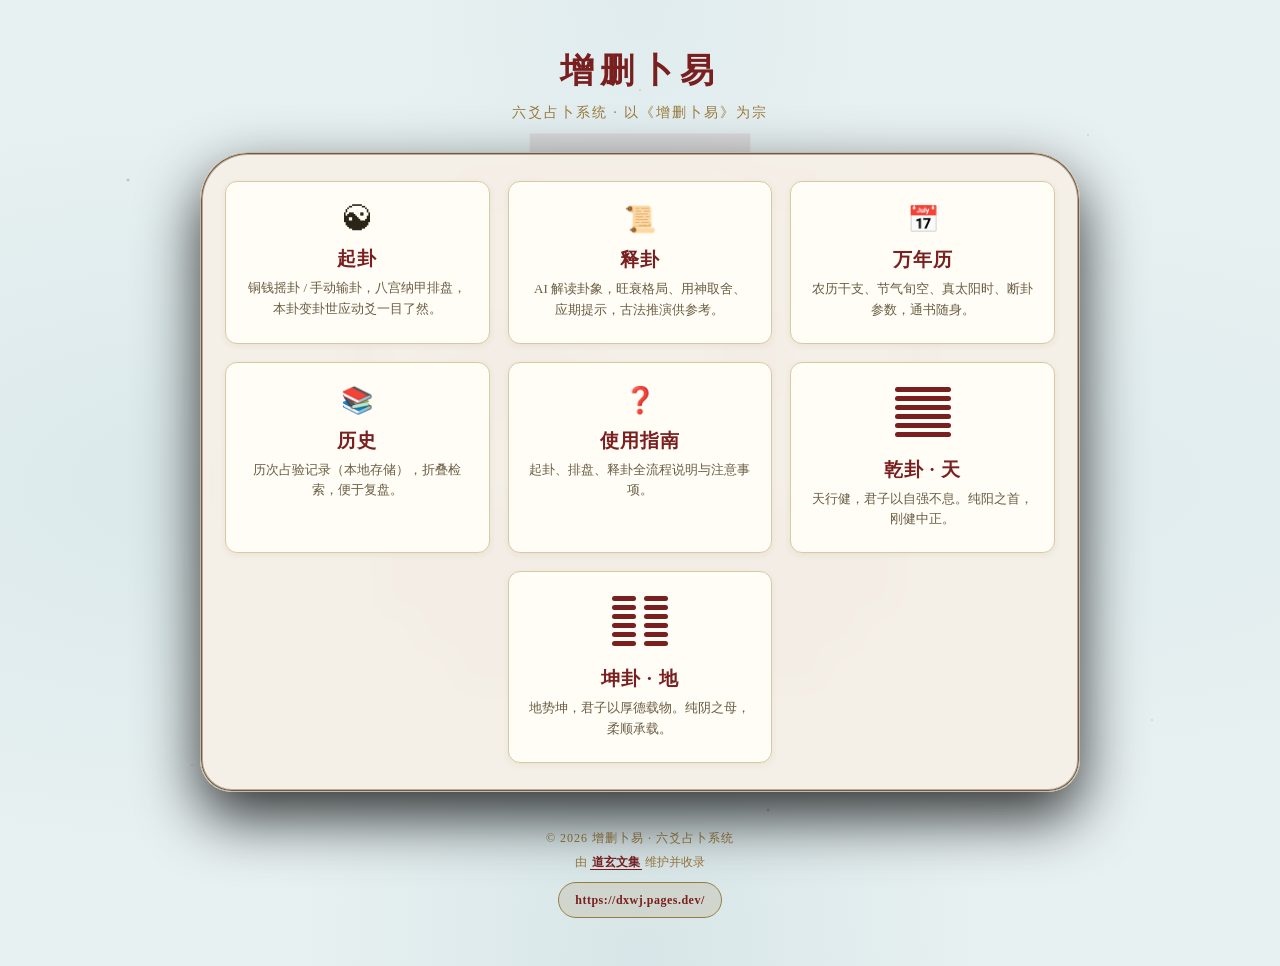
==== index.html @ cdd329b1 "fix/style: 入口页太极星点改可见配色+闪烁；footer改版权维护突出文集；补乾坤卡片对称布局" ====
<!DOCTYPE html>
<html lang="zh-CN">
<head>
<meta charset="UTF-8">
<meta name="viewport" content="width=device-width, initial-scale=1.0">
<title>增删卜易 · 六爻占卜系统</title>
<style>
  :root{
    --ink:#2c2417; --gold:#9a7b3f; --paper:#FFFEFC; --line:#d9c9a3;
    --card:#fffdf6; --accent:#7a1f1f;
    /* 道玄文集主站青瓷色系 */
    --jade:#eef3f2; --jade-line:#D1D9D9; --jade-ink:#5A4A3F;
  }
  *{box-sizing:border-box;margin:0;padding:0}
  body{
    font-family:"Songti SC","SimSun",serif;
    /* 与内容页（yangshi.css）一致的青瓷渐变背景 */
    background:#e8f1f2;
    background-image:
      radial-gradient(ellipse at 20% 50%, rgba(205, 224, 228, 0.5) 0%, transparent 60%),
      radial-gradient(ellipse at 80% 50%, rgba(212, 228, 232, 0.4) 0%, transparent 50%),
      radial-gradient(ellipse at 50% 100%, rgba(195, 216, 220, 0.45) 0%, transparent 40%),
      radial-gradient(ellipse at 50% 0%, rgba(210, 226, 230, 0.35) 0%, transparent 30%);
    color:var(--jade-ink);
    min-height:100vh; display:flex; flex-direction:column; align-items:center;
    padding:48px 20px; position:relative; overflow-x:hidden;
  }
  /* 太极阴阳鱼背景装饰（朱红淡影，旋转可见，不再近乎透明） */
  body::before{
    content:'☯';
    position:fixed; font-size:420px; color:rgba(122, 31, 31, 0.09);
    top:50%; left:50%; transform:translate(-50%,-50%) scale(1.4);
    pointer-events:none; z-index:0; animation:taijiSpin 60s linear infinite;
  }
  @keyframes taijiSpin{
    0%{transform:translate(-50%,-50%) scale(1.4) rotate(0deg);}
    100%{transform:translate(-50%,-50%) scale(1.4) rotate(360deg);}
  }
  /* 星点闪烁（金色可见，轻微明灭） */
  body::after{
    content:''; position:fixed; top:0; left:0; right:0; bottom:0; z-index:0;
    background-image:
      radial-gradient(2px 2px at 10% 20%, rgba(154,123,63,0.55), transparent),
      radial-gradient(2px 2px at 30% 60%, rgba(154,123,63,0.45), transparent),
      radial-gradient(1px 1px at 50% 10%, rgba(154,123,63,0.65), transparent),
      radial-gradient(2px 2px at 70% 40%, rgba(154,123,63,0.5), transparent),
      radial-gradient(1px 1px at 90% 80%, rgba(154,123,63,0.6), transparent),
      radial-gradient(1px 1px at 15% 85%, rgba(154,123,63,0.4), transparent),
      radial-gradient(2px 2px at 60% 90%, rgba(154,123,63,0.5), transparent),
      radial-gradient(1px 1px at 85% 15%, rgba(154,123,63,0.55), transparent);
    pointer-events:none; animation:starTwinkle 4s ease-in-out infinite;
  }
  @keyframes starTwinkle{
    0%,100%{opacity:.45}
    50%{opacity:1}
  }
  /* 居中内容列，呼应内容页 .container 布局并浮于背景装饰之上 */
  .page{
    width:100%; max-width:880px;
    display:flex; flex-direction:column; align-items:stretch;
    position:relative; z-index:1;
  }
  .masthead{text-align:center; margin-bottom:30px}
  .masthead h1{font-size:34px; letter-spacing:6px; color:var(--accent)}
  .masthead p{margin-top:10px; color:var(--gold); font-size:14px; letter-spacing:2px}
  /* 卡片容器：与内容页 .container 一致的米色半透明圆角面板 + 双描边 + 深投影 */
  .entry-panel{
    background:rgba(246, 239, 230, 0.92);
    backdrop-filter:blur(12px);
    border:1px solid #c9b9a5;
    border-radius:48px 48px 32px 32px;
    padding:28px 24px;
    box-shadow:0 25px 60px rgba(0,0,0,0.8), 0 0 0 1px #6b5a48 inset, 0 0 0 2px #bcab97 inset;
  }
  /* 桌面端三列对称网格；末位孤卡居中，保证视觉平衡 */
  .grid{
    display:grid; grid-template-columns:repeat(3,1fr);
    gap:18px; width:100%;
  }
  @media (max-width:680px){ .grid{grid-template-columns:repeat(2,1fr)} }
  @media (max-width:460px){ .grid{grid-template-columns:1fr} }
  @media (min-width:681px){ .grid .card:last-child{ grid-column:2; } }

  .card{
    background:var(--card); border:1px solid var(--line); border-radius:12px;
    padding:22px 20px; text-decoration:none; color:var(--ink);
    transition:transform .15s ease, box-shadow .15s ease;
    box-shadow:0 2px 6px rgba(120,90,30,.08);
    display:flex; flex-direction:column; align-items:center; text-align:center;
  }
  .card:hover{transform:translateY(-3px); box-shadow:0 8px 20px rgba(120,90,30,.16)}
  .card .ico{font-size:26px}
  .card h2{font-size:19px; margin:12px 0 6px; color:var(--accent); letter-spacing:1px}
  .card p{font-size:13px; color:#6b5d44; line-height:1.6}

  /* 乾坤卦象（六爻线绘制） */
  .guaxiang{display:flex; flex-direction:column; gap:4px; width:56px; margin:2px auto 8px}
  .guaxiang .y{display:block; height:5px; width:100%; border-radius:3px; background:var(--accent)}
  .guaxiang .y.yin{background:transparent; position:relative}
  .guaxiang .y.yin::before,
  .guaxiang .y.yin::after{content:''; position:absolute; top:0; height:5px; width:42%; border-radius:3px; background:var(--accent)}
  .guaxiang .y.yin::before{left:0}
  .guaxiang .y.yin::after{right:0}

  /* 页脚：版权 + 道玄文集维护（突出显示） */
  .foot{margin-top:34px; text-align:center; font-size:12px; color:var(--gold); line-height:2}
  .foot .copyright{letter-spacing:1px}
  .foot .maintain a.hl{color:var(--accent); font-weight:700; text-decoration:none; border-bottom:1px solid var(--accent); padding:0 2px}
  .foot .maintain a.hl.url{
    display:inline-block; margin-top:8px;
    background:rgba(154,123,63,0.16); border:1px solid var(--gold);
    border-radius:20px; padding:5px 16px; color:var(--accent);
    font-weight:700; letter-spacing:.5px;
  }
  .foot .maintain a.hl.url:hover{background:rgba(154,123,63,0.28)}
</style>
</head>
<body>
  <div class="page">
    <div class="masthead">
      <h1>增删卜易</h1>
      <p>六爻占卜系统 · 以《增删卜易》为宗</p>
    </div>

    <div class="entry-panel">
      <div class="grid">
        <a class="card" href="jiegou.html">
          <div class="ico">☯</div>
          <h2>起卦</h2>
          <p>铜钱摇卦 / 手动输卦，八宫纳甲排盘，本卦变卦世应动爻一目了然。</p>
        </a>
        <a class="card" href="jiegua.html">
          <div class="ico">📜</div>
          <h2>释卦</h2>
          <p>AI 解读卦象，旺衰格局、用神取舍、应期提示，古法推演供参考。</p>
        </a>
        <a class="card" href="wnl.html">
          <div class="ico">📅</div>
          <h2>万年历</h2>
          <p>农历干支、节气旬空、真太阳时、断卦参数，通书随身。</p>
        </a>
        <a class="card" href="history.html">
          <div class="ico">📚</div>
          <h2>历史</h2>
          <p>历次占验记录（本地存储），折叠检索，便于复盘。</p>
        </a>
        <a class="card" href="help.html">
          <div class="ico">❓</div>
          <h2>使用指南</h2>
          <p>起卦、排盘、释卦全流程说明与注意事项。</p>
        </a>
        <a class="card" href="jiegou.html">
          <div class="guaxiang">
            <i class="y"></i><i class="y"></i><i class="y"></i><i class="y"></i><i class="y"></i><i class="y"></i>
          </div>
          <h2>乾卦 · 天</h2>
          <p>天行健，君子以自强不息。纯阳之首，刚健中正。</p>
        </a>
        <a class="card" href="jiegou.html">
          <div class="guaxiang">
            <i class="y yin"></i><i class="y yin"></i><i class="y yin"></i><i class="y yin"></i><i class="y yin"></i><i class="y yin"></i>
          </div>
          <h2>坤卦 · 地</h2>
          <p>地势坤，君子以厚德载物。纯阴之母，柔顺承载。</p>
        </a>
      </div>
    </div>

    <div class="foot">
      <div class="copyright">© 2026 增删卜易 · 六爻占卜系统</div>
      <div class="maintain">
        由 <a class="hl" href="https://dxwj.pages.dev/" target="_blank" rel="noopener">道玄文集</a> 维护并收录
        <br>
        <a class="hl url" href="https://dxwj.pages.dev/" target="_blank" rel="noopener">https://dxwj.pages.dev/</a>
      </div>
    </div>
  </div>
</body>
</html>
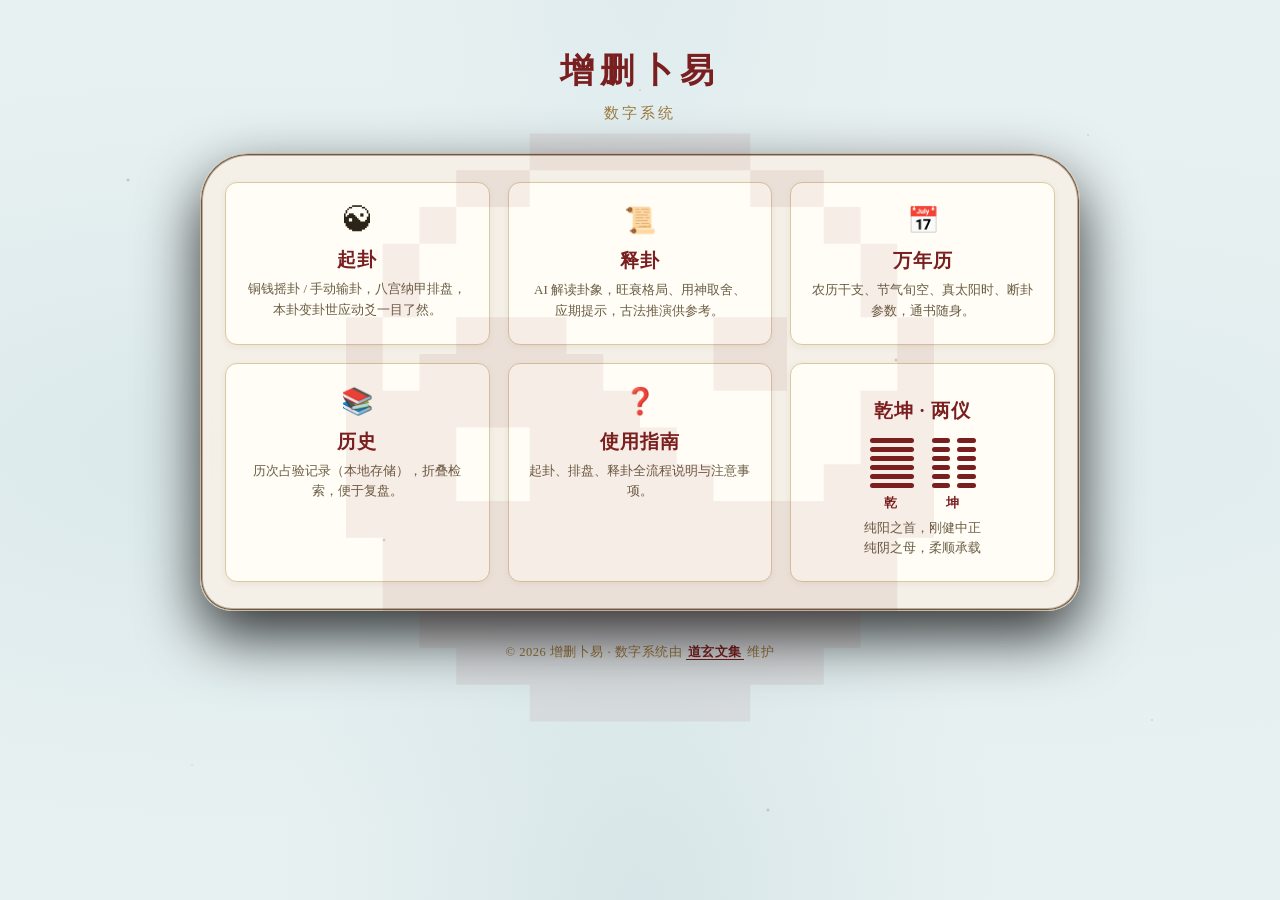
==== commit ff227aa9: "fix: 装饰移至卡片上层透明不挡点击；副标题改数字系统；乾坤并卡；落款改版权内链" ====
--- a/index.html
+++ b/index.html
@@ -3,7 +3,7 @@
 <head>
 <meta charset="UTF-8">
 <meta name="viewport" content="width=device-width, initial-scale=1.0">
-<title>增删卜易 · 六爻占卜系统</title>
+<title>增删卜易 · 数字系统</title>
 <style>
   :root{
     --ink:#2c2417; --gold:#9a7b3f; --paper:#FFFEFC; --line:#d9c9a3;
@@ -25,20 +25,20 @@
     min-height:100vh; display:flex; flex-direction:column; align-items:center;
     padding:48px 20px; position:relative; overflow-x:hidden;
   }
-  /* 太极阴阳鱼背景装饰（朱红淡影，旋转可见，不再近乎透明） */
+  /* 太极阴阳鱼：置于卡片上层、透明淡显、不拦截点击 */
   body::before{
     content:'☯';
-    position:fixed; font-size:420px; color:rgba(122, 31, 31, 0.09);
+    position:fixed; font-size:420px; color:rgba(122, 31, 31, 0.07);
     top:50%; left:50%; transform:translate(-50%,-50%) scale(1.4);
-    pointer-events:none; z-index:0; animation:taijiSpin 60s linear infinite;
+    pointer-events:none; z-index:3; animation:taijiSpin 60s linear infinite;
   }
   @keyframes taijiSpin{
     0%{transform:translate(-50%,-50%) scale(1.4) rotate(0deg);}
     100%{transform:translate(-50%,-50%) scale(1.4) rotate(360deg);}
   }
-  /* 星点闪烁（金色可见，轻微明灭） */
+  /* 星点：置于卡片上层、金色可见、轻微明灭、不拦截点击 */
   body::after{
-    content:''; position:fixed; top:0; left:0; right:0; bottom:0; z-index:0;
+    content:''; position:fixed; top:0; left:0; right:0; bottom:0; z-index:3;
     background-image:
       radial-gradient(2px 2px at 10% 20%, rgba(154,123,63,0.55), transparent),
       radial-gradient(2px 2px at 30% 60%, rgba(154,123,63,0.45), transparent),
@@ -54,7 +54,7 @@
     0%,100%{opacity:.45}
     50%{opacity:1}
   }
-  /* 居中内容列，呼应内容页 .container 布局并浮于背景装饰之上 */
+  /* 居中内容列，浮于背景装饰之下（装饰 z-index:3 位于其上） */
   .page{
     width:100%; max-width:880px;
     display:flex; flex-direction:column; align-items:stretch;
@@ -62,7 +62,7 @@
   }
   .masthead{text-align:center; margin-bottom:30px}
   .masthead h1{font-size:34px; letter-spacing:6px; color:var(--accent)}
-  .masthead p{margin-top:10px; color:var(--gold); font-size:14px; letter-spacing:2px}
+  .masthead p{margin-top:10px; color:var(--gold); font-size:15px; letter-spacing:3px}
   /* 卡片容器：与内容页 .container 一致的米色半透明圆角面板 + 双描边 + 深投影 */
   .entry-panel{
     background:rgba(246, 239, 230, 0.92);
@@ -72,14 +72,13 @@
     padding:28px 24px;
     box-shadow:0 25px 60px rgba(0,0,0,0.8), 0 0 0 1px #6b5a48 inset, 0 0 0 2px #bcab97 inset;
   }
-  /* 桌面端三列对称网格；末位孤卡居中，保证视觉平衡 */
+  /* 桌面端三列对称网格（6 卡 = 3×2） */
   .grid{
     display:grid; grid-template-columns:repeat(3,1fr);
     gap:18px; width:100%;
   }
   @media (max-width:680px){ .grid{grid-template-columns:repeat(2,1fr)} }
   @media (max-width:460px){ .grid{grid-template-columns:1fr} }
-  @media (min-width:681px){ .grid .card:last-child{ grid-column:2; } }
 
   .card{
     background:var(--card); border:1px solid var(--line); border-radius:12px;
@@ -94,32 +93,29 @@
   .card p{font-size:13px; color:#6b5d44; line-height:1.6}
 
   /* 乾坤卦象（六爻线绘制） */
-  .guaxiang{display:flex; flex-direction:column; gap:4px; width:56px; margin:2px auto 8px}
+  .guaxiang{display:flex; flex-direction:column; gap:4px; width:44px}
   .guaxiang .y{display:block; height:5px; width:100%; border-radius:3px; background:var(--accent)}
   .guaxiang .y.yin{background:transparent; position:relative}
   .guaxiang .y.yin::before,
   .guaxiang .y.yin::after{content:''; position:absolute; top:0; height:5px; width:42%; border-radius:3px; background:var(--accent)}
   .guaxiang .y.yin::before{left:0}
   .guaxiang .y.yin::after{right:0}
+  /* 乾坤合并卡：两卦并排 */
+  .guaxiang-pair{display:flex; gap:18px; justify-content:center; margin:8px 0 6px}
+  .gx{display:flex; flex-direction:column; align-items:center; gap:6px}
+  .gx span{font-size:13px; color:var(--accent); font-weight:700; letter-spacing:3px}
 
-  /* 页脚：版权 + 道玄文集维护（突出显示） */
-  .foot{margin-top:34px; text-align:center; font-size:12px; color:var(--gold); line-height:2}
-  .foot .copyright{letter-spacing:1px}
-  .foot .maintain a.hl{color:var(--accent); font-weight:700; text-decoration:none; border-bottom:1px solid var(--accent); padding:0 2px}
-  .foot .maintain a.hl.url{
-    display:inline-block; margin-top:8px;
-    background:rgba(154,123,63,0.16); border:1px solid var(--gold);
-    border-radius:20px; padding:5px 16px; color:var(--accent);
-    font-weight:700; letter-spacing:.5px;
-  }
-  .foot .maintain a.hl.url:hover{background:rgba(154,123,63,0.28)}
+  /* 落款：单行版权 + 道玄文集内链 */
+  .foot{margin-top:30px; text-align:center; font-size:12.5px; color:var(--gold); letter-spacing:.5px; line-height:1.8}
+  .foot .hl{color:var(--accent); font-weight:700; text-decoration:none; border-bottom:1px solid var(--accent); padding:0 2px}
+  .foot .hl:hover{opacity:.8}
 </style>
 </head>
 <body>
   <div class="page">
     <div class="masthead">
       <h1>增删卜易</h1>
-      <p>六爻占卜系统 · 以《增删卜易》为宗</p>
+      <p>数字系统</p>
     </div>
 
     <div class="entry-panel">
@@ -150,29 +146,24 @@
           <p>起卦、排盘、释卦全流程说明与注意事项。</p>
         </a>
         <a class="card" href="jiegou.html">
-          <div class="guaxiang">
-            <i class="y"></i><i class="y"></i><i class="y"></i><i class="y"></i><i class="y"></i><i class="y"></i>
+          <h2>乾坤 · 两仪</h2>
+          <div class="guaxiang-pair">
+            <div class="gx">
+              <div class="guaxiang"><i class="y"></i><i class="y"></i><i class="y"></i><i class="y"></i><i class="y"></i><i class="y"></i></div>
+              <span>乾</span>
+            </div>
+            <div class="gx">
+              <div class="guaxiang"><i class="y yin"></i><i class="y yin"></i><i class="y yin"></i><i class="y yin"></i><i class="y yin"></i><i class="y yin"></i></div>
+              <span>坤</span>
+            </div>
           </div>
-          <h2>乾卦 · 天</h2>
-          <p>天行健，君子以自强不息。纯阳之首，刚健中正。</p>
-        </a>
-        <a class="card" href="jiegou.html">
-          <div class="guaxiang">
-            <i class="y yin"></i><i class="y yin"></i><i class="y yin"></i><i class="y yin"></i><i class="y yin"></i><i class="y yin"></i>
-          </div>
-          <h2>坤卦 · 地</h2>
-          <p>地势坤，君子以厚德载物。纯阴之母，柔顺承载。</p>
+          <p>纯阳之首，刚健中正<br>纯阴之母，柔顺承载</p>
         </a>
       </div>
     </div>
 
     <div class="foot">
-      <div class="copyright">© 2026 增删卜易 · 六爻占卜系统</div>
-      <div class="maintain">
-        由 <a class="hl" href="https://dxwj.pages.dev/" target="_blank" rel="noopener">道玄文集</a> 维护并收录
-        <br>
-        <a class="hl url" href="https://dxwj.pages.dev/" target="_blank" rel="noopener">https://dxwj.pages.dev/</a>
-      </div>
+      © 2026 增删卜易 · 数字系统由 <a class="hl" href="https://dxwj.pages.dev/" target="_blank" rel="noopener">道玄文集</a> 维护
     </div>
   </div>
 </body>
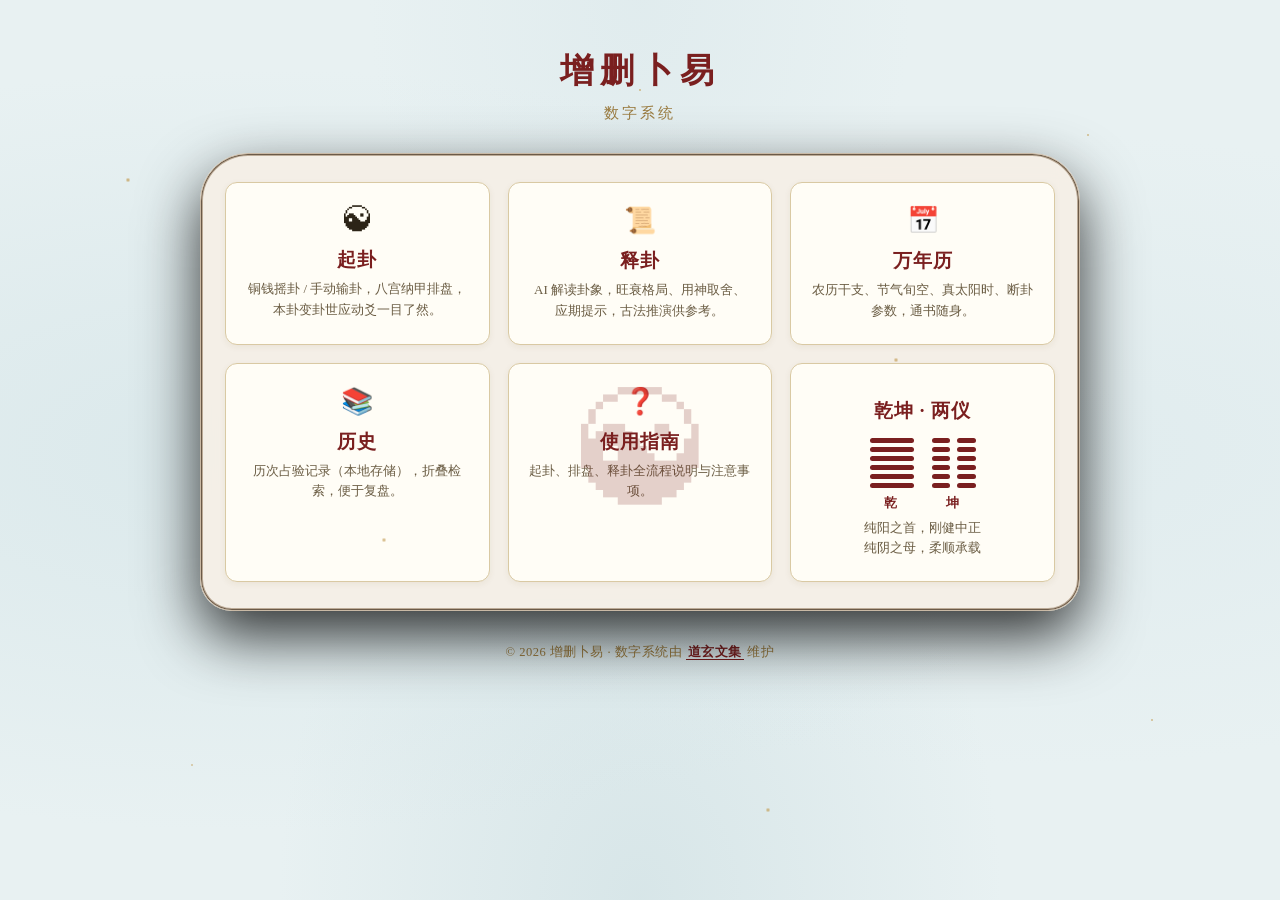
==== commit 2f00739a: "tweak: 太极缩小80%(保留朱红0.2)；星点提亮提密确保可见" ====
--- a/index.html
+++ b/index.html
@@ -28,7 +28,7 @@
   /* 太极阴阳鱼：置于卡片上层、透明淡显、不拦截点击 */
   body::before{
     content:'☯';
-    position:fixed; font-size:420px; color:rgba(122, 31, 31, 0.07);
+    position:fixed; font-size:84px; color:rgba(122, 31, 31, 0.2);
     top:50%; left:50%; transform:translate(-50%,-50%) scale(1.4);
     pointer-events:none; z-index:3; animation:taijiSpin 60s linear infinite;
   }
@@ -40,18 +40,18 @@
   body::after{
     content:''; position:fixed; top:0; left:0; right:0; bottom:0; z-index:3;
     background-image:
-      radial-gradient(2px 2px at 10% 20%, rgba(154,123,63,0.55), transparent),
-      radial-gradient(2px 2px at 30% 60%, rgba(154,123,63,0.45), transparent),
-      radial-gradient(1px 1px at 50% 10%, rgba(154,123,63,0.65), transparent),
-      radial-gradient(2px 2px at 70% 40%, rgba(154,123,63,0.5), transparent),
-      radial-gradient(1px 1px at 90% 80%, rgba(154,123,63,0.6), transparent),
-      radial-gradient(1px 1px at 15% 85%, rgba(154,123,63,0.4), transparent),
-      radial-gradient(2px 2px at 60% 90%, rgba(154,123,63,0.5), transparent),
-      radial-gradient(1px 1px at 85% 15%, rgba(154,123,63,0.55), transparent);
+      radial-gradient(2.5px 2.5px at 10% 20%, rgba(196,158,86,0.95), transparent),
+      radial-gradient(2.5px 2.5px at 30% 60%, rgba(196,158,86,0.85), transparent),
+      radial-gradient(1.5px 1.5px at 50% 10%, rgba(196,158,86,1), transparent),
+      radial-gradient(2.5px 2.5px at 70% 40%, rgba(196,158,86,0.9), transparent),
+      radial-gradient(1.5px 1.5px at 90% 80%, rgba(196,158,86,0.95), transparent),
+      radial-gradient(1.5px 1.5px at 15% 85%, rgba(196,158,86,0.8), transparent),
+      radial-gradient(2.5px 2.5px at 60% 90%, rgba(196,158,86,0.9), transparent),
+      radial-gradient(1.5px 1.5px at 85% 15%, rgba(196,158,86,0.95), transparent);
     pointer-events:none; animation:starTwinkle 4s ease-in-out infinite;
   }
   @keyframes starTwinkle{
-    0%,100%{opacity:.45}
+    0%,100%{opacity:.7}
     50%{opacity:1}
   }
   /* 居中内容列，浮于背景装饰之下（装饰 z-index:3 位于其上） */
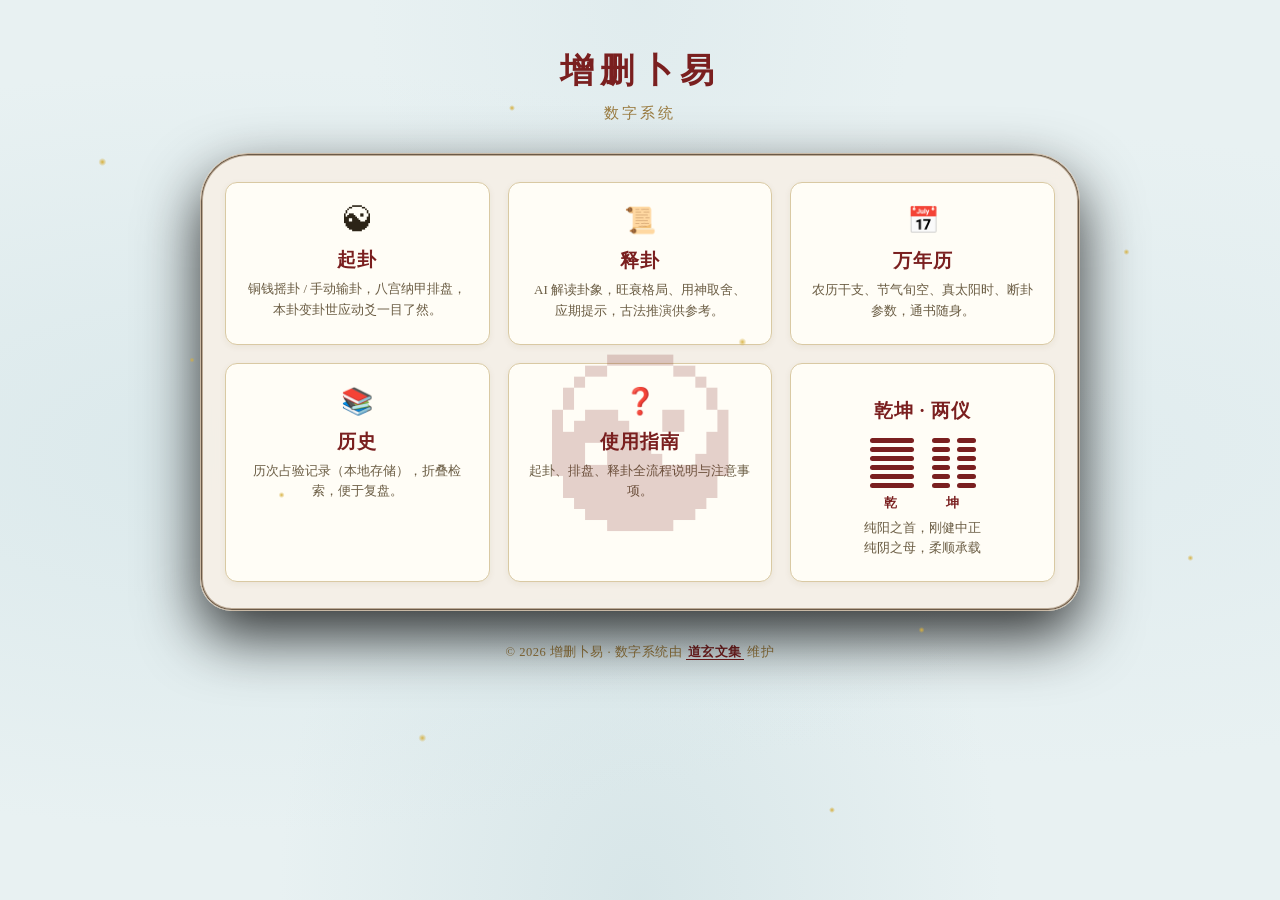
==== commit ad44aa80: "tweak: 太极放大1.5倍；星点改大颗亮金星确保可见" ====
--- a/index.html
+++ b/index.html
@@ -28,7 +28,7 @@
   /* 太极阴阳鱼：置于卡片上层、透明淡显、不拦截点击 */
   body::before{
     content:'☯';
-    position:fixed; font-size:84px; color:rgba(122, 31, 31, 0.2);
+    position:fixed; font-size:126px; color:rgba(122, 31, 31, 0.2);
     top:50%; left:50%; transform:translate(-50%,-50%) scale(1.4);
     pointer-events:none; z-index:3; animation:taijiSpin 60s linear infinite;
   }
@@ -40,18 +40,20 @@
   body::after{
     content:''; position:fixed; top:0; left:0; right:0; bottom:0; z-index:3;
     background-image:
-      radial-gradient(2.5px 2.5px at 10% 20%, rgba(196,158,86,0.95), transparent),
-      radial-gradient(2.5px 2.5px at 30% 60%, rgba(196,158,86,0.85), transparent),
-      radial-gradient(1.5px 1.5px at 50% 10%, rgba(196,158,86,1), transparent),
-      radial-gradient(2.5px 2.5px at 70% 40%, rgba(196,158,86,0.9), transparent),
-      radial-gradient(1.5px 1.5px at 90% 80%, rgba(196,158,86,0.95), transparent),
-      radial-gradient(1.5px 1.5px at 15% 85%, rgba(196,158,86,0.8), transparent),
-      radial-gradient(2.5px 2.5px at 60% 90%, rgba(196,158,86,0.9), transparent),
-      radial-gradient(1.5px 1.5px at 85% 15%, rgba(196,158,86,0.95), transparent);
+      radial-gradient(4px 4px at 8% 18%, rgba(214,175,60,1), transparent),
+      radial-gradient(3px 3px at 22% 55%, rgba(214,175,60,0.95), transparent),
+      radial-gradient(3px 3px at 40% 12%, rgba(214,175,60,1), transparent),
+      radial-gradient(4px 4px at 58% 38%, rgba(214,175,60,0.9), transparent),
+      radial-gradient(3px 3px at 72% 70%, rgba(214,175,60,1), transparent),
+      radial-gradient(3px 3px at 88% 28%, rgba(214,175,60,0.95), transparent),
+      radial-gradient(4px 4px at 33% 82%, rgba(214,175,60,0.9), transparent),
+      radial-gradient(3px 3px at 65% 90%, rgba(214,175,60,1), transparent),
+      radial-gradient(3px 3px at 93% 62%, rgba(214,175,60,0.95), transparent),
+      radial-gradient(2.5px 2.5px at 15% 40%, rgba(214,175,60,0.9), transparent);
     pointer-events:none; animation:starTwinkle 4s ease-in-out infinite;
   }
   @keyframes starTwinkle{
-    0%,100%{opacity:.7}
+    0%,100%{opacity:.85}
     50%{opacity:1}
   }
   /* 居中内容列，浮于背景装饰之下（装饰 z-index:3 位于其上） */
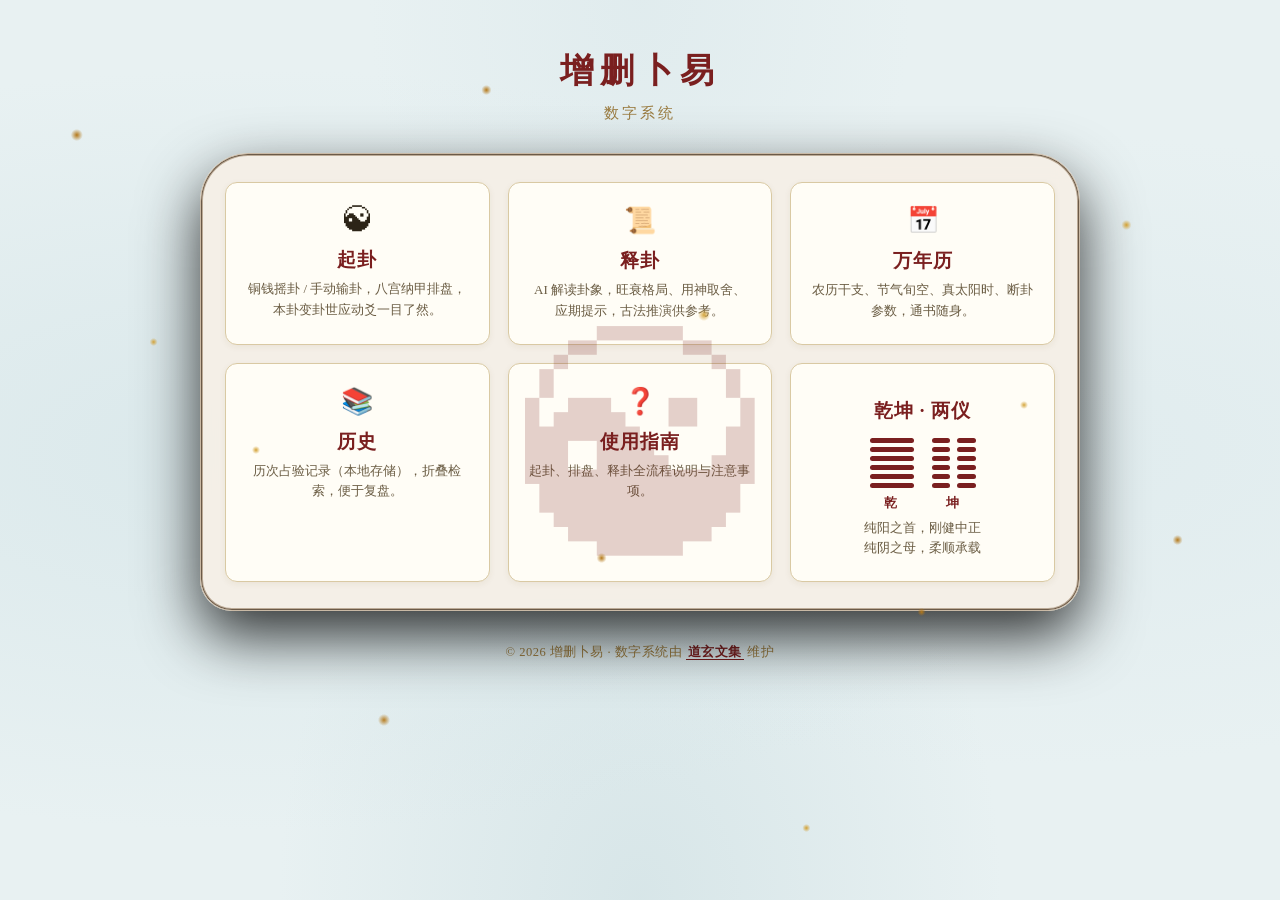
==== commit 7b81ed68: "tweak: 太极再增1.3倍；星点改4-6px大颗高对比深金亮金12颗" ====
--- a/index.html
+++ b/index.html
@@ -28,7 +28,7 @@
   /* 太极阴阳鱼：置于卡片上层、透明淡显、不拦截点击 */
   body::before{
     content:'☯';
-    position:fixed; font-size:126px; color:rgba(122, 31, 31, 0.2);
+    position:fixed; font-size:164px; color:rgba(122, 31, 31, 0.2);
     top:50%; left:50%; transform:translate(-50%,-50%) scale(1.4);
     pointer-events:none; z-index:3; animation:taijiSpin 60s linear infinite;
   }
@@ -40,20 +40,22 @@
   body::after{
     content:''; position:fixed; top:0; left:0; right:0; bottom:0; z-index:3;
     background-image:
-      radial-gradient(4px 4px at 8% 18%, rgba(214,175,60,1), transparent),
-      radial-gradient(3px 3px at 22% 55%, rgba(214,175,60,0.95), transparent),
-      radial-gradient(3px 3px at 40% 12%, rgba(214,175,60,1), transparent),
-      radial-gradient(4px 4px at 58% 38%, rgba(214,175,60,0.9), transparent),
-      radial-gradient(3px 3px at 72% 70%, rgba(214,175,60,1), transparent),
-      radial-gradient(3px 3px at 88% 28%, rgba(214,175,60,0.95), transparent),
-      radial-gradient(4px 4px at 33% 82%, rgba(214,175,60,0.9), transparent),
-      radial-gradient(3px 3px at 65% 90%, rgba(214,175,60,1), transparent),
-      radial-gradient(3px 3px at 93% 62%, rgba(214,175,60,0.95), transparent),
-      radial-gradient(2.5px 2.5px at 15% 40%, rgba(214,175,60,0.9), transparent);
+      radial-gradient(6px 6px at 6% 15%, rgba(180,120,25,1), transparent),
+      radial-gradient(4px 4px at 20% 50%, rgba(210,160,50,1), transparent),
+      radial-gradient(5px 5px at 38% 10%, rgba(180,120,25,1), transparent),
+      radial-gradient(6px 6px at 55% 35%, rgba(210,160,50,0.95), transparent),
+      radial-gradient(4px 4px at 72% 68%, rgba(180,120,25,1), transparent),
+      radial-gradient(5px 5px at 88% 25%, rgba(210,160,50,1), transparent),
+      radial-gradient(6px 6px at 30% 80%, rgba(180,120,25,0.95), transparent),
+      radial-gradient(4px 4px at 63% 92%, rgba(210,160,50,1), transparent),
+      radial-gradient(5px 5px at 92% 60%, rgba(180,120,25,1), transparent),
+      radial-gradient(4px 4px at 12% 38%, rgba(210,160,50,0.95), transparent),
+      radial-gradient(5px 5px at 47% 62%, rgba(180,120,25,1), transparent),
+      radial-gradient(4px 4px at 80% 45%, rgba(210,160,50,0.95), transparent);
     pointer-events:none; animation:starTwinkle 4s ease-in-out infinite;
   }
   @keyframes starTwinkle{
-    0%,100%{opacity:.85}
+    0%,100%{opacity:.9}
     50%{opacity:1}
   }
   /* 居中内容列，浮于背景装饰之下（装饰 z-index:3 位于其上） */
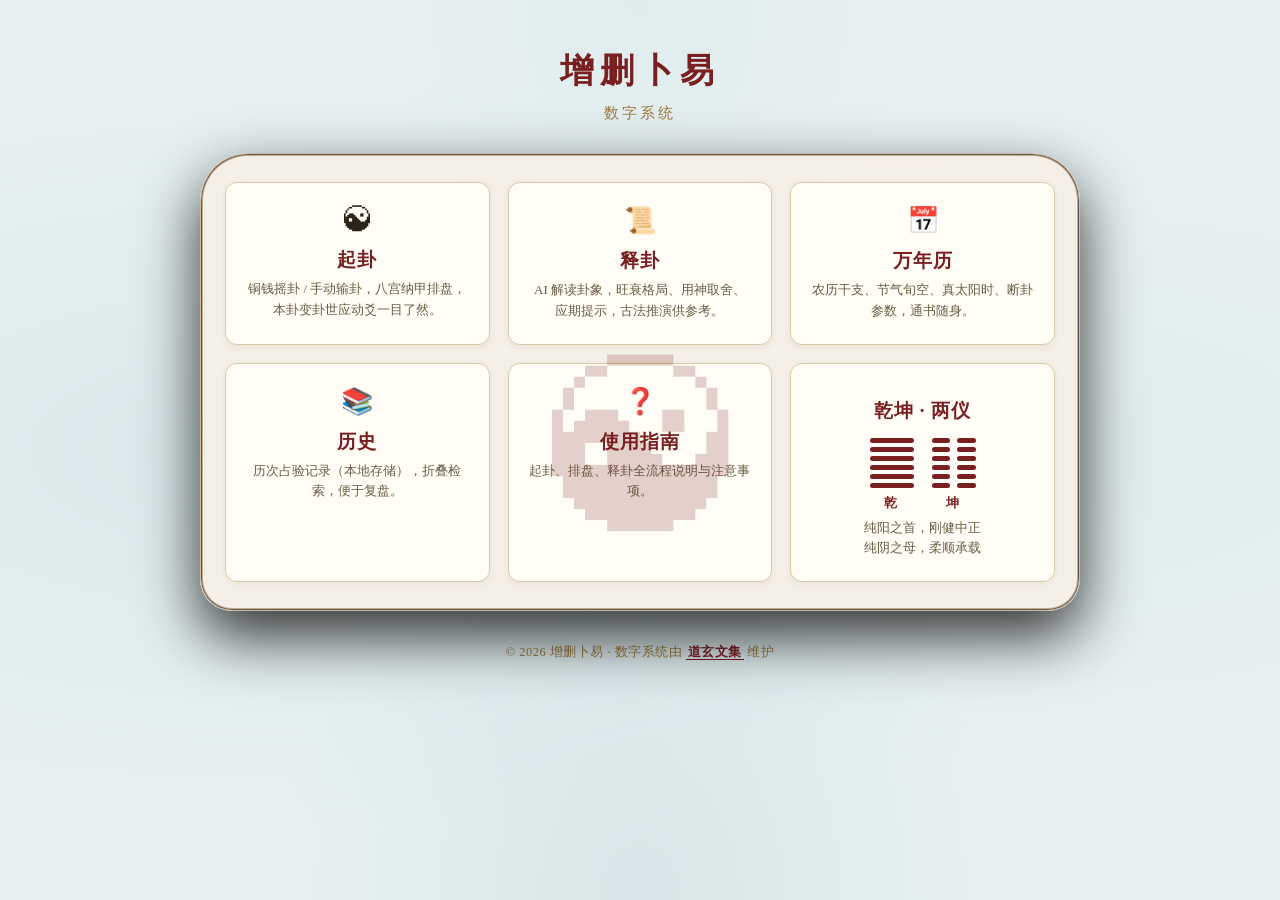
==== commit c8ae849b: "fix: 删除星点装饰(固定不动观感不佳)；太极滚回上次126px(约176px)" ====
--- a/index.html
+++ b/index.html
@@ -28,35 +28,13 @@
   /* 太极阴阳鱼：置于卡片上层、透明淡显、不拦截点击 */
   body::before{
     content:'☯';
-    position:fixed; font-size:164px; color:rgba(122, 31, 31, 0.2);
+    position:fixed; font-size:126px; color:rgba(122, 31, 31, 0.2);
     top:50%; left:50%; transform:translate(-50%,-50%) scale(1.4);
     pointer-events:none; z-index:3; animation:taijiSpin 60s linear infinite;
   }
   @keyframes taijiSpin{
     0%{transform:translate(-50%,-50%) scale(1.4) rotate(0deg);}
     100%{transform:translate(-50%,-50%) scale(1.4) rotate(360deg);}
-  }
-  /* 星点：置于卡片上层、金色可见、轻微明灭、不拦截点击 */
-  body::after{
-    content:''; position:fixed; top:0; left:0; right:0; bottom:0; z-index:3;
-    background-image:
-      radial-gradient(6px 6px at 6% 15%, rgba(180,120,25,1), transparent),
-      radial-gradient(4px 4px at 20% 50%, rgba(210,160,50,1), transparent),
-      radial-gradient(5px 5px at 38% 10%, rgba(180,120,25,1), transparent),
-      radial-gradient(6px 6px at 55% 35%, rgba(210,160,50,0.95), transparent),
-      radial-gradient(4px 4px at 72% 68%, rgba(180,120,25,1), transparent),
-      radial-gradient(5px 5px at 88% 25%, rgba(210,160,50,1), transparent),
-      radial-gradient(6px 6px at 30% 80%, rgba(180,120,25,0.95), transparent),
-      radial-gradient(4px 4px at 63% 92%, rgba(210,160,50,1), transparent),
-      radial-gradient(5px 5px at 92% 60%, rgba(180,120,25,1), transparent),
-      radial-gradient(4px 4px at 12% 38%, rgba(210,160,50,0.95), transparent),
-      radial-gradient(5px 5px at 47% 62%, rgba(180,120,25,1), transparent),
-      radial-gradient(4px 4px at 80% 45%, rgba(210,160,50,0.95), transparent);
-    pointer-events:none; animation:starTwinkle 4s ease-in-out infinite;
-  }
-  @keyframes starTwinkle{
-    0%,100%{opacity:.9}
-    50%{opacity:1}
   }
   /* 居中内容列，浮于背景装饰之下（装饰 z-index:3 位于其上） */
   .page{
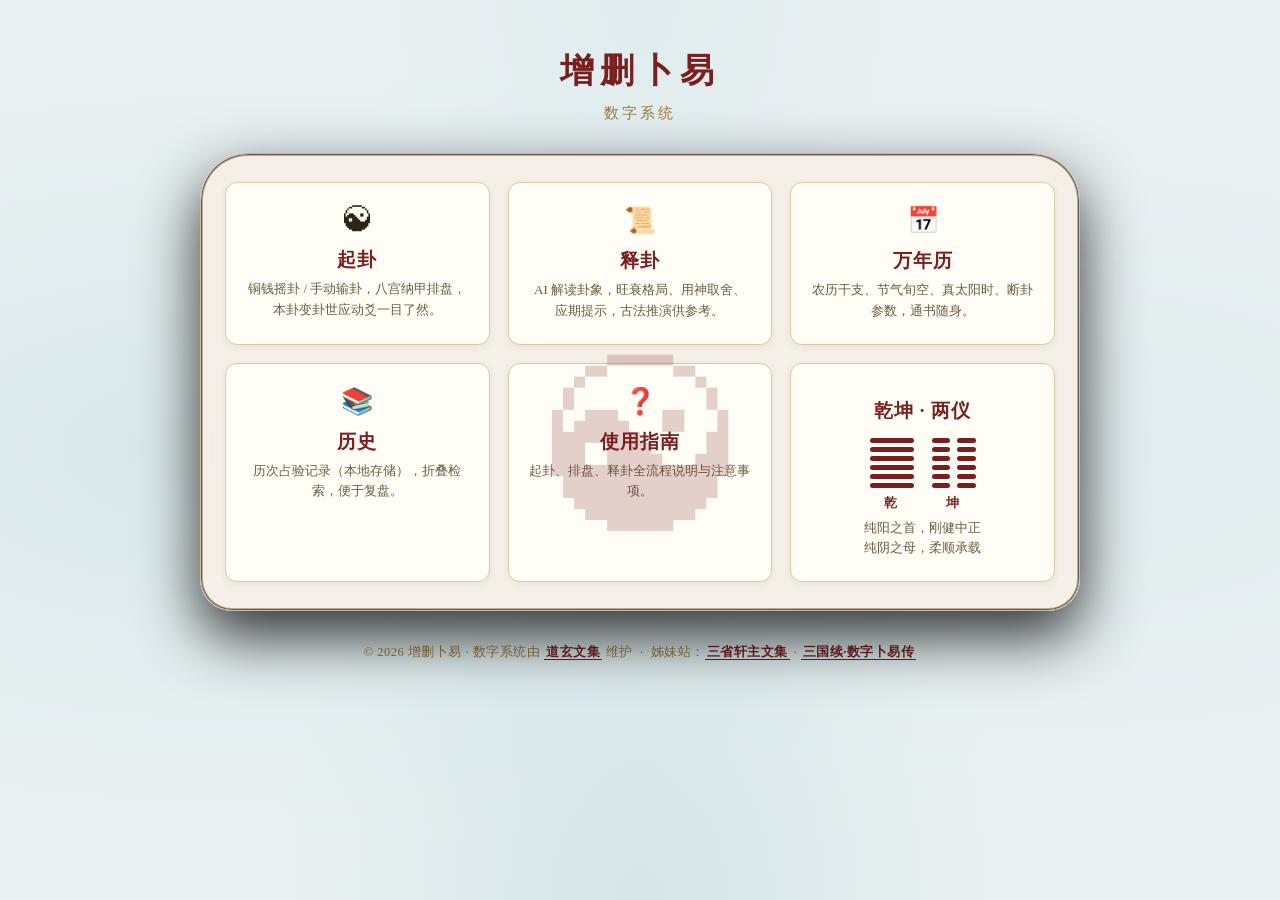
==== commit 8b9c3e6d: "首页落款互链加：三省轩主文集 + 三国续·数字卜易传" ====
--- a/index.html
+++ b/index.html
@@ -146,6 +146,7 @@
 
     <div class="foot">
       © 2026 增删卜易 · 数字系统由 <a class="hl" href="https://dxwj.pages.dev/" target="_blank" rel="noopener">道玄文集</a> 维护
+      &nbsp;·&nbsp; 姊妹站：<a class="hl" href="https://sxxz.pages.dev/" target="_blank" rel="noopener">三省轩主文集</a> · <a class="hl" href="https://sgxxs.pages.dev/" target="_blank" rel="noopener">三国续·数字卜易传</a>
     </div>
   </div>
 </body>
